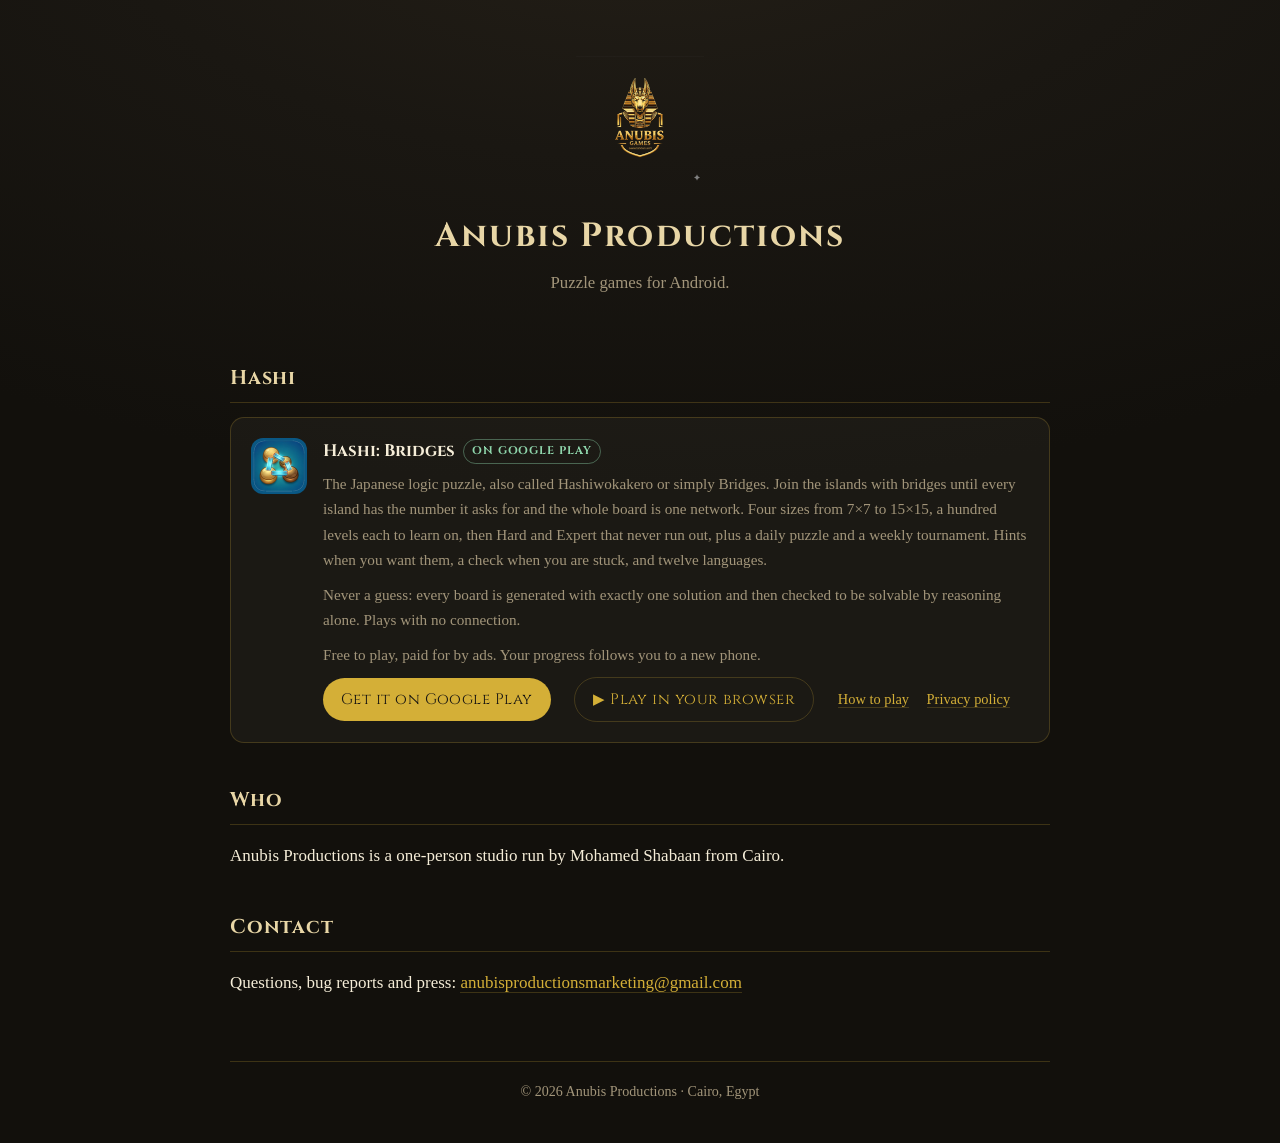
==== index.html @ ca7f357d "feat: count every store click, and let the itch build report too The itch build loads this same file" ====
<!doctype html>
<html lang="en">
<head>
<meta charset="utf-8">
<meta name="viewport" content="width=device-width, initial-scale=1">
<meta name="google-site-verification" content="X5XNiFXGBZVFxzrufDJPLl8u-9448h1SgNMtmITYtWI">
<title>Anubis Productions: Hashi, the bridges puzzle</title>
<meta name="description" content="Hashi, the Japanese bridges puzzle, free on Android and playable in your browser. Four sizes, a daily puzzle, a weekly tournament, and never a guess.">
<link rel="canonical" href="https://anubisproductions.github.io/">
<link rel="icon" href="assets/anubis-logo.png">
<link rel="stylesheet" href="style.css">

<!-- Share cards. A link posted anywhere is clicked or ignored on the strength
     of these three lines and the image, so they are not an afterthought. -->
<meta property="og:type" content="website">
<meta property="og:site_name" content="Anubis Productions">
<meta property="og:url" content="https://anubisproductions.github.io/">
<meta property="og:title" content="Hashi: the Japanese bridges puzzle">
<meta property="og:description" content="Join the islands with bridges. Free on Android, and playable right now in your browser, with no install and no account.">
<meta property="og:image" content="https://anubisproductions.github.io/assets/hashi-cover.png">
<meta name="twitter:card" content="summary_large_image">
<meta name="twitter:title" content="Hashi: the Japanese bridges puzzle">
<meta name="twitter:description" content="Join the islands with bridges. Free on Android, and playable right now in your browser.">
<meta name="twitter:image" content="https://anubisproductions.github.io/assets/hashi-cover.png">

<script type="application/ld+json">
{
  "@context": "https://schema.org",
  "@type": "SoftwareApplication",
  "name": "Hashi: Bridges & Islands",
  "alternateName": ["Hashi", "Hashiwokakero", "Bridges"],
  "applicationCategory": "GameApplication",
  "applicationSubCategory": "Puzzle",
  "operatingSystem": "Android 7.0 and later",
  "url": "https://anubisproductions.github.io/",
  "installUrl": "https://play.google.com/store/apps/details?id=com.anubisproductions.hashi&referrer=utm_source%3Danubis-site%26utm_medium%3Dweb%26utm_campaign%3Drich-result",
  "image": "https://anubisproductions.github.io/assets/hashi-cover.png",
  "description": "Hashi, also called Hashiwokakero or Bridges, is a Japanese logic puzzle. Every island carries a number; draw bridges between them until each island has exactly as many bridges as its number says, no two bridges cross, and the whole board is one network.",
  "offers": { "@type": "Offer", "price": "0", "priceCurrency": "USD" },
  "author": { "@type": "Organization", "name": "Anubis Productions" }
}
</script>

<!-- Measurement. Consent defaults to denied inside this file; see the
     privacy policy for what it records. -->
<script src="/assets/analytics.js" defer></script>
</head>
<body>
<div class="wrap">

<header>
	<img src="assets/anubis-logo.png" alt="Anubis Productions">
	<h1>Anubis Productions</h1>
	<p class="tagline">Puzzle games for Android.</p>
</header>

<main>
	<h2>Hashi</h2>
	<div class="apps one">

		<div class="app">
			<img src="assets/hashi-icon.png" alt="">
			<div>
				<h3>Hashi: Bridges<span class="badge live">On Google Play</span></h3>
				<p>The Japanese logic puzzle, also called Hashiwokakero or simply
				Bridges. Join the islands with bridges until every island has the
				number it asks for and the whole board is one network. Four sizes from
				7×7 to 15×15, a hundred levels each to learn on, then Hard and Expert
				that never run out, plus a daily puzzle and a weekly tournament. Hints
				when you want them, a check when you are stuck, and twelve languages.</p>
				<p>Never a guess: every board is generated with exactly one solution
				and then checked to be solvable by reasoning alone. Plays with no
				connection.</p>
				<p>Free to play, paid for by ads. Your progress follows you to a new
				phone.</p>
				<div class="links">
					<a class="cta" href="https://play.google.com/store/apps/details?id=com.anubisproductions.hashi&amp;referrer=utm_source%3Danubis-site%26utm_medium%3Dweb%26utm_campaign%3Dhomepage">Get it on Google Play</a>
					<a class="cta secondary" href="play/hashi/">▶ Play in your browser</a>
					<a href="hashi/how-to-play.html">How to play</a>
					<a href="privacy/hashi.html">Privacy policy</a>
				</div>
			</div>
		</div>

	</div>

	<h2>Who</h2>
	<p>Anubis Productions is a one-person studio run by Mohamed Shabaan from Cairo.</p>

	<h2>Contact</h2>
	<p>Questions, bug reports and press:
	<a href="mailto:anubisproductionsmarketing@gmail.com">anubisproductionsmarketing@gmail.com</a></p>
</main>

<footer>
	© 2026 Anubis Productions · Cairo, Egypt
</footer>

</div>
</body>
</html>
---- style.css ----
/* Anubis Productions: one stylesheet, no frameworks, no third-party requests.
   Palette and type from shared/docs/pharaonic_style_guide.md. */

@font-face {
	font-family: "Cinzel";
	src: url("assets/cinzel.ttf") format("truetype");
	font-weight: 400 900;
	font-display: swap;
}

:root {
	--tomb: #1a1712;
	--tomb-deep: #12100c;
	--linen: #f5edd8;
	--sand: #e8d6a6;
	--gold: #d4af37;
	--lapis: #1e4e8c;
	--malachite: #1f7a4d;
	--dim: #a2957a;
	--line: rgba(212, 175, 55, 0.22);
}

* { box-sizing: border-box; }

body {
	margin: 0;
	background: radial-gradient(1200px 600px at 50% -10%, #241f17 0%, var(--tomb) 45%, var(--tomb-deep) 100%);
	color: var(--linen);
	font-family: Georgia, "Times New Roman", serif;
	font-size: 17px;
	line-height: 1.65;
	-webkit-text-size-adjust: 100%;
}

a { color: var(--gold); text-decoration: none; border-bottom: 1px solid var(--line); }
a:hover { border-bottom-color: var(--gold); }

.wrap { max-width: 860px; margin: 0 auto; padding: 0 20px; }

header { text-align: center; padding: 56px 0 24px; }
header img { width: 128px; height: auto; }
h1 {
	font-family: "Cinzel", Georgia, serif;
	font-size: 2.1rem;
	letter-spacing: 0.06em;
	margin: 18px 0 6px;
	color: var(--sand);
}
.tagline { color: var(--dim); margin: 0; font-size: 1.05rem; }

h2 {
	font-family: "Cinzel", Georgia, serif;
	font-size: 1.25rem;
	letter-spacing: 0.04em;
	color: var(--sand);
	margin: 40px 0 14px;
	padding-bottom: 8px;
	border-bottom: 1px solid var(--line);
}

h3 { font-family: "Cinzel", Georgia, serif; font-size: 1.05rem; margin: 0 0 4px; color: var(--linen); }

.apps { display: grid; gap: 18px; grid-template-columns: 1fr; }
@media (min-width: 680px) { .apps { grid-template-columns: 1fr 1fr; } }
.apps.one { grid-template-columns: 1fr; }

.app {
	background: rgba(245, 237, 216, 0.04);
	border: 1px solid var(--line);
	border-radius: 14px;
	padding: 20px;
	display: flex;
	gap: 16px;
	align-items: flex-start;
}
.app img { width: 56px; height: 56px; border-radius: 12px; flex: 0 0 auto; }
.app p { margin: 6px 0 10px; color: var(--dim); font-size: 0.95rem; }
.app .links { font-size: 0.9rem; }
.app .links a + a { margin-left: 14px; }

.badge {
	display: inline-block;
	font-family: "Cinzel", Georgia, serif;
	font-size: 0.7rem;
	letter-spacing: 0.08em;
	text-transform: uppercase;
	padding: 2px 8px;
	border-radius: 999px;
	border: 1px solid var(--line);
	color: var(--sand);
	vertical-align: middle;
	margin-left: 8px;
}
.badge.live { color: #8fd6ac; border-color: rgba(143, 214, 172, 0.4); }

footer {
	margin: 64px 0 40px;
	padding-top: 18px;
	border-top: 1px solid var(--line);
	color: var(--dim);
	font-size: 0.88rem;
	text-align: center;
}

/* Privacy pages */
.doc p, .doc li { color: var(--linen); }
.doc ul { padding-left: 22px; }
.doc .meta { color: var(--dim); font-size: 0.9rem; }
.back { display: inline-block; margin: 28px 0 0; font-size: 0.9rem; }

/* Play online */
.app .links a.cta {
	display: inline-block;
	background: var(--gold);
	color: #1a1712;
	border: 0;
	border-radius: 999px;
	padding: 9px 18px;
	font-family: "Cinzel", Georgia, serif;
	font-size: 0.95rem;
	letter-spacing: 0.03em;
	margin-right: 6px;
}
.app .links a.cta:hover { filter: brightness(1.08); }

/* Secondary call to action: the browser build sits beside the store link, so
   one of them has to be quieter without being hidden. */
.cta.secondary,
.app .links a.cta.secondary {
	background: transparent;
	color: var(--gold);
	border: 1px solid var(--line);
}
.app .links a.cta.secondary:hover { border-color: var(--gold); filter: none; }

/* The how-to-play page reuses .links outside an .app card. */
.doc .links { margin: 26px 0 0; }
.doc .links a.cta {
	display: inline-block;
	background: var(--gold);
	color: #1a1712;
	border: 0;
	border-radius: 999px;
	padding: 9px 18px;
	font-family: "Cinzel", Georgia, serif;
	font-size: 0.95rem;
	letter-spacing: 0.03em;
	margin: 0 8px 8px 0;
}
.doc .links a.cta.secondary {
	background: transparent;
	color: var(--gold);
	border: 1px solid var(--line);
}
.doc h3 { margin: 26px 0 6px; color: var(--sand); }
.doc ol { padding-left: 22px; }
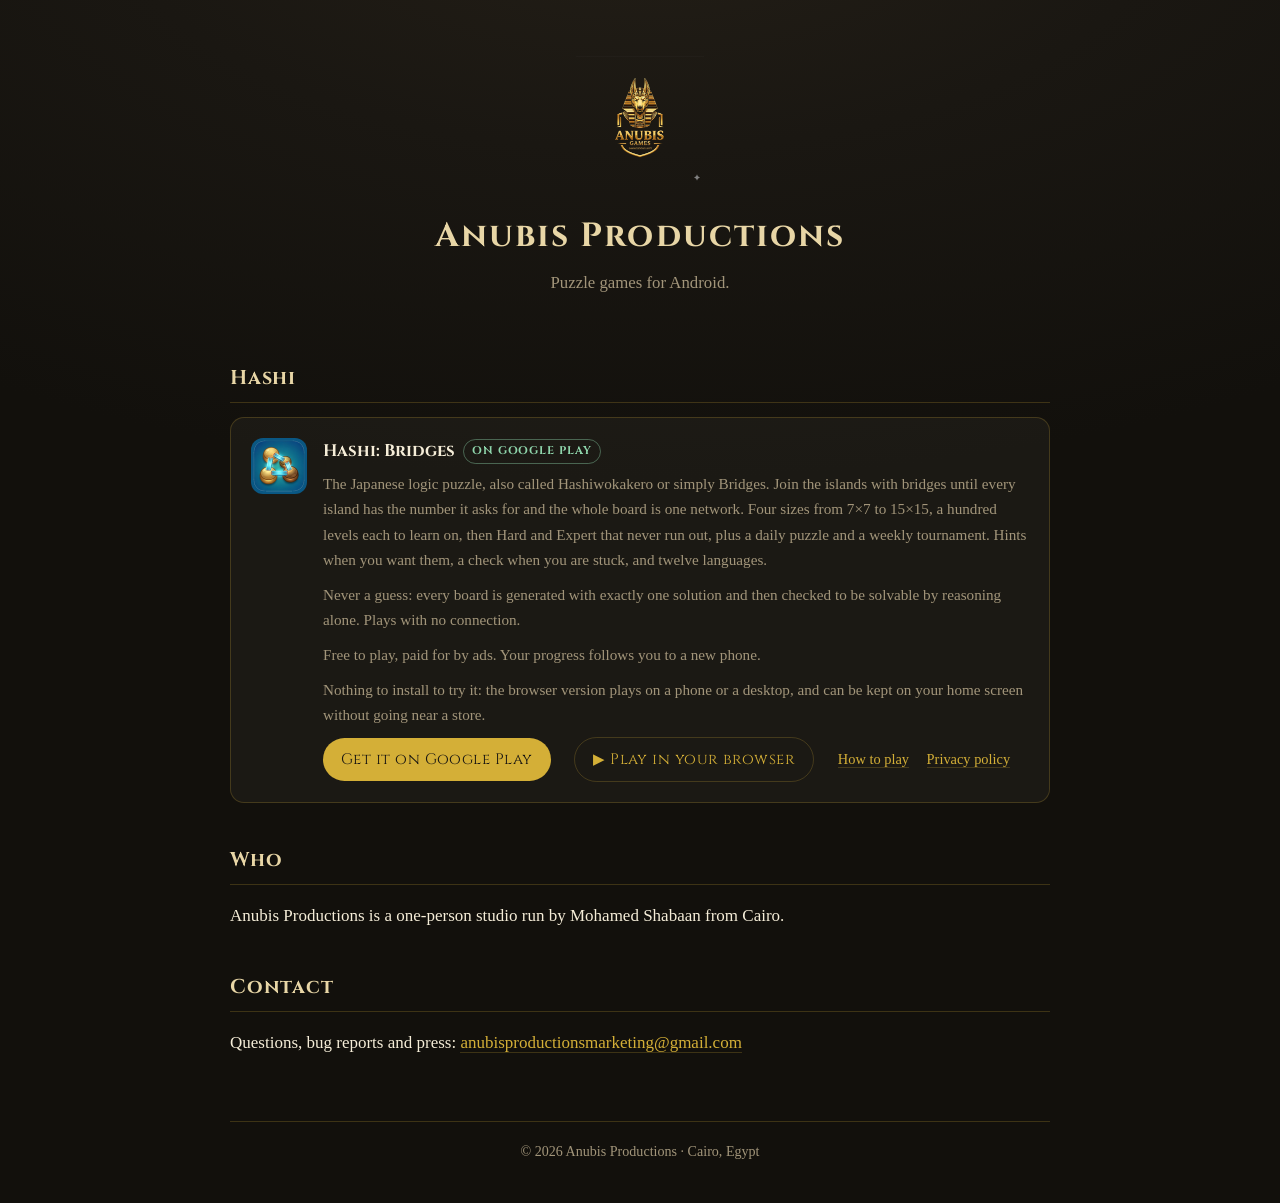
==== commit 262d4375: "feat: actually offer the home screen, and count who takes it The page became installable yesterday a" ====
--- a/index.html
+++ b/index.html
@@ -17,11 +17,14 @@
 <meta property="og:url" content="https://anubisproductions.github.io/">
 <meta property="og:title" content="Hashi: the Japanese bridges puzzle">
 <meta property="og:description" content="Join the islands with bridges. Free on Android, and playable right now in your browser, with no install and no account.">
-<meta property="og:image" content="https://anubisproductions.github.io/assets/hashi-cover.png">
+<meta property="og:image" content="https://anubisproductions.github.io/assets/hashi-share.png">
+<meta property="og:image:width" content="1200">
+<meta property="og:image:height" content="630">
+<meta property="og:image:alt" content="Hashi: Bridges &amp; Islands, the Japanese logic puzzle">
 <meta name="twitter:card" content="summary_large_image">
 <meta name="twitter:title" content="Hashi: the Japanese bridges puzzle">
 <meta name="twitter:description" content="Join the islands with bridges. Free on Android, and playable right now in your browser.">
-<meta name="twitter:image" content="https://anubisproductions.github.io/assets/hashi-cover.png">
+<meta name="twitter:image" content="https://anubisproductions.github.io/assets/hashi-share.png">
 
 <script type="application/ld+json">
 {
@@ -34,7 +37,7 @@
   "operatingSystem": "Android 7.0 and later",
   "url": "https://anubisproductions.github.io/",
   "installUrl": "https://play.google.com/store/apps/details?id=com.anubisproductions.hashi&referrer=utm_source%3Danubis-site%26utm_medium%3Dweb%26utm_campaign%3Drich-result",
-  "image": "https://anubisproductions.github.io/assets/hashi-cover.png",
+  "image": "https://anubisproductions.github.io/assets/hashi-share.png",
   "description": "Hashi, also called Hashiwokakero or Bridges, is a Japanese logic puzzle. Every island carries a number; draw bridges between them until each island has exactly as many bridges as its number says, no two bridges cross, and the whole board is one network.",
   "offers": { "@type": "Offer", "price": "0", "priceCurrency": "USD" },
   "author": { "@type": "Organization", "name": "Anubis Productions" }
@@ -73,6 +76,9 @@
 				connection.</p>
 				<p>Free to play, paid for by ads. Your progress follows you to a new
 				phone.</p>
+				<p>Nothing to install to try it: the browser version plays on a phone
+				or a desktop, and can be kept on your home screen without going near a
+				store.</p>
 				<div class="links">
 					<a class="cta" href="https://play.google.com/store/apps/details?id=com.anubisproductions.hashi&amp;referrer=utm_source%3Danubis-site%26utm_medium%3Dweb%26utm_campaign%3Dhomepage">Get it on Google Play</a>
 					<a class="cta secondary" href="play/hashi/">▶ Play in your browser</a>
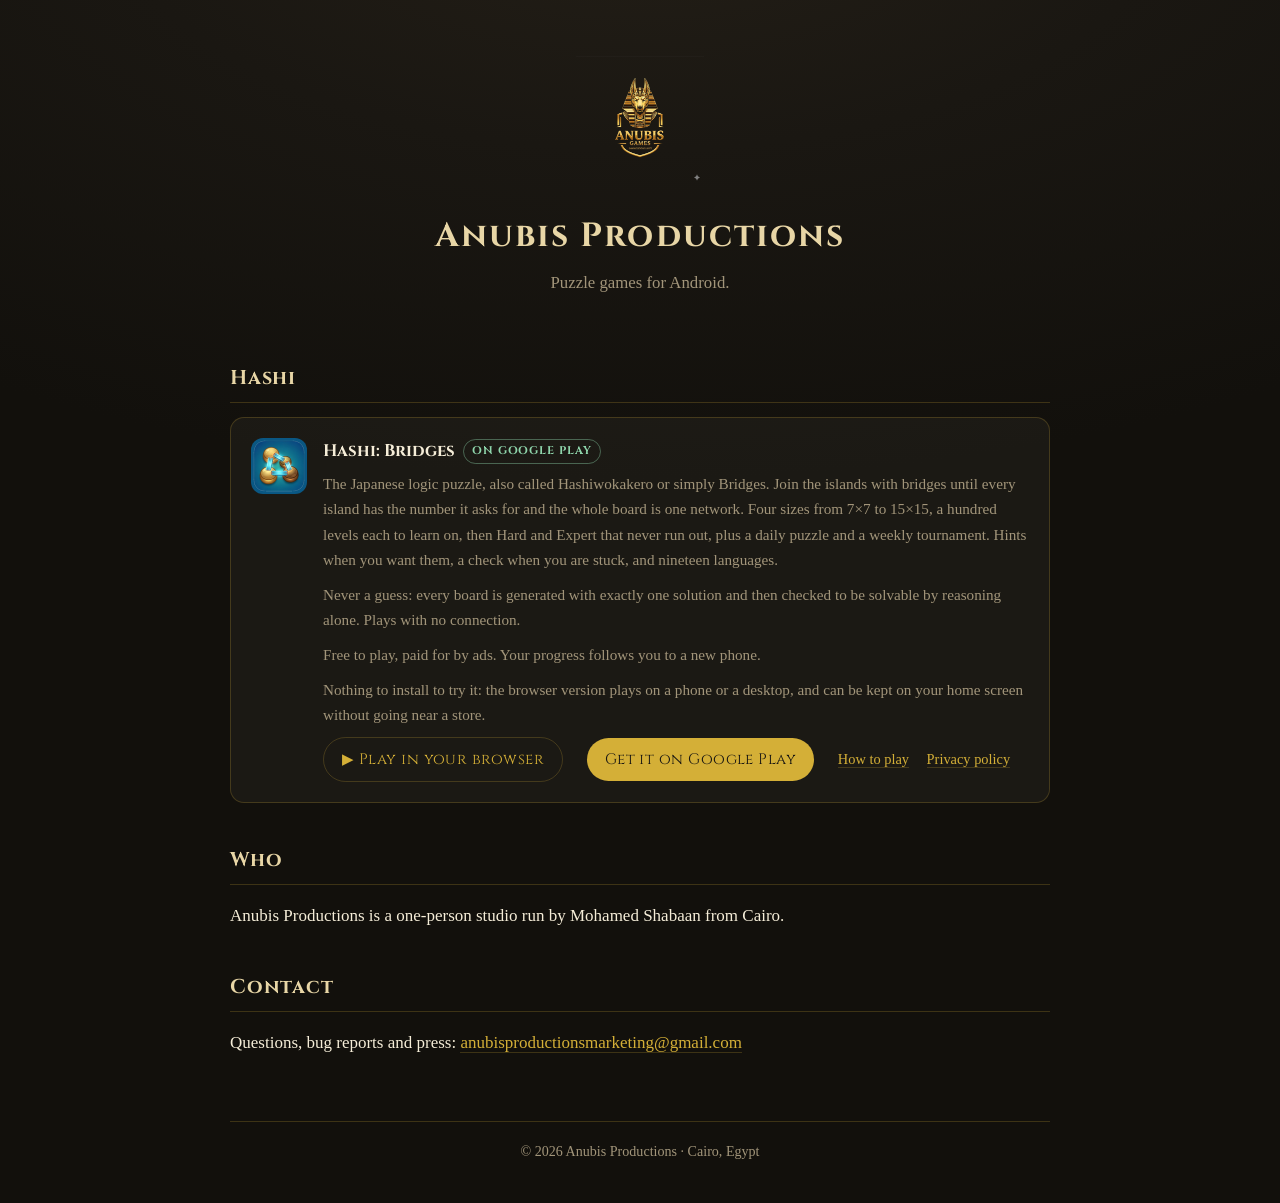
==== commit 8e4dbe98: "feat: the web build is current again, and installable from any page The browser build had been pinne" ====
--- a/index.html
+++ b/index.html
@@ -46,6 +46,16 @@
 
 <!-- Measurement. Consent defaults to denied inside this file; see the
      privacy policy for what it records. -->
+<!-- Installable from any page: the manifest is scoped to the whole site and
+     starts the game, so somebody reading the rules can keep it without first
+     finding their way to the board. -->
+<link rel="manifest" href="/manifest.webmanifest">
+<meta name="theme-color" content="#12100c">
+<meta name="mobile-web-app-capable" content="yes">
+<meta name="apple-mobile-web-app-capable" content="yes">
+<meta name="apple-mobile-web-app-title" content="Hashi">
+<link rel="apple-touch-icon" href="/assets/hashi-icon-192.png">
+<script src="/assets/install.js" defer></script>
 <script src="/assets/analytics.js" defer></script>
 </head>
 <body>
@@ -70,7 +80,7 @@
 				number it asks for and the whole board is one network. Four sizes from
 				7×7 to 15×15, a hundred levels each to learn on, then Hard and Expert
 				that never run out, plus a daily puzzle and a weekly tournament. Hints
-				when you want them, a check when you are stuck, and twelve languages.</p>
+				when you want them, a check when you are stuck, and nineteen languages.</p>
 				<p>Never a guess: every board is generated with exactly one solution
 				and then checked to be solvable by reasoning alone. Plays with no
 				connection.</p>
@@ -80,8 +90,8 @@
 				or a desktop, and can be kept on your home screen without going near a
 				store.</p>
 				<div class="links">
+					<a class="cta secondary" href="play/hashi/">▶ Play in your browser</a>
 					<a class="cta" href="https://play.google.com/store/apps/details?id=com.anubisproductions.hashi&amp;referrer=utm_source%3Danubis-site%26utm_medium%3Dweb%26utm_campaign%3Dhomepage">Get it on Google Play</a>
-					<a class="cta secondary" href="play/hashi/">▶ Play in your browser</a>
 					<a href="hashi/how-to-play.html">How to play</a>
 					<a href="privacy/hashi.html">Privacy policy</a>
 				</div>
--- a/style.css
+++ b/style.css
@@ -123,6 +123,24 @@
 }
 .app .links a.cta:hover { filter: brightness(1.08); }
 
+/* The same button outside the app card. The rule above is scoped to
+   `.app .links`, so the class quietly did nothing on any other page, which is
+   how the puzzle pages ended up with their main action rendered as plain
+   text. */
+a.cta {
+	display: inline-block;
+	background: var(--gold);
+	color: #1a1712;
+	border: 0;
+	border-radius: 999px;
+	padding: 9px 18px;
+	font-family: "Cinzel", Georgia, serif;
+	font-size: 0.95rem;
+	letter-spacing: 0.03em;
+	text-decoration: none;
+}
+a.cta:hover { filter: brightness(1.08); }
+
 /* Secondary call to action: the browser build sits beside the store link, so
    one of them has to be quieter without being hidden. */
 .cta.secondary,
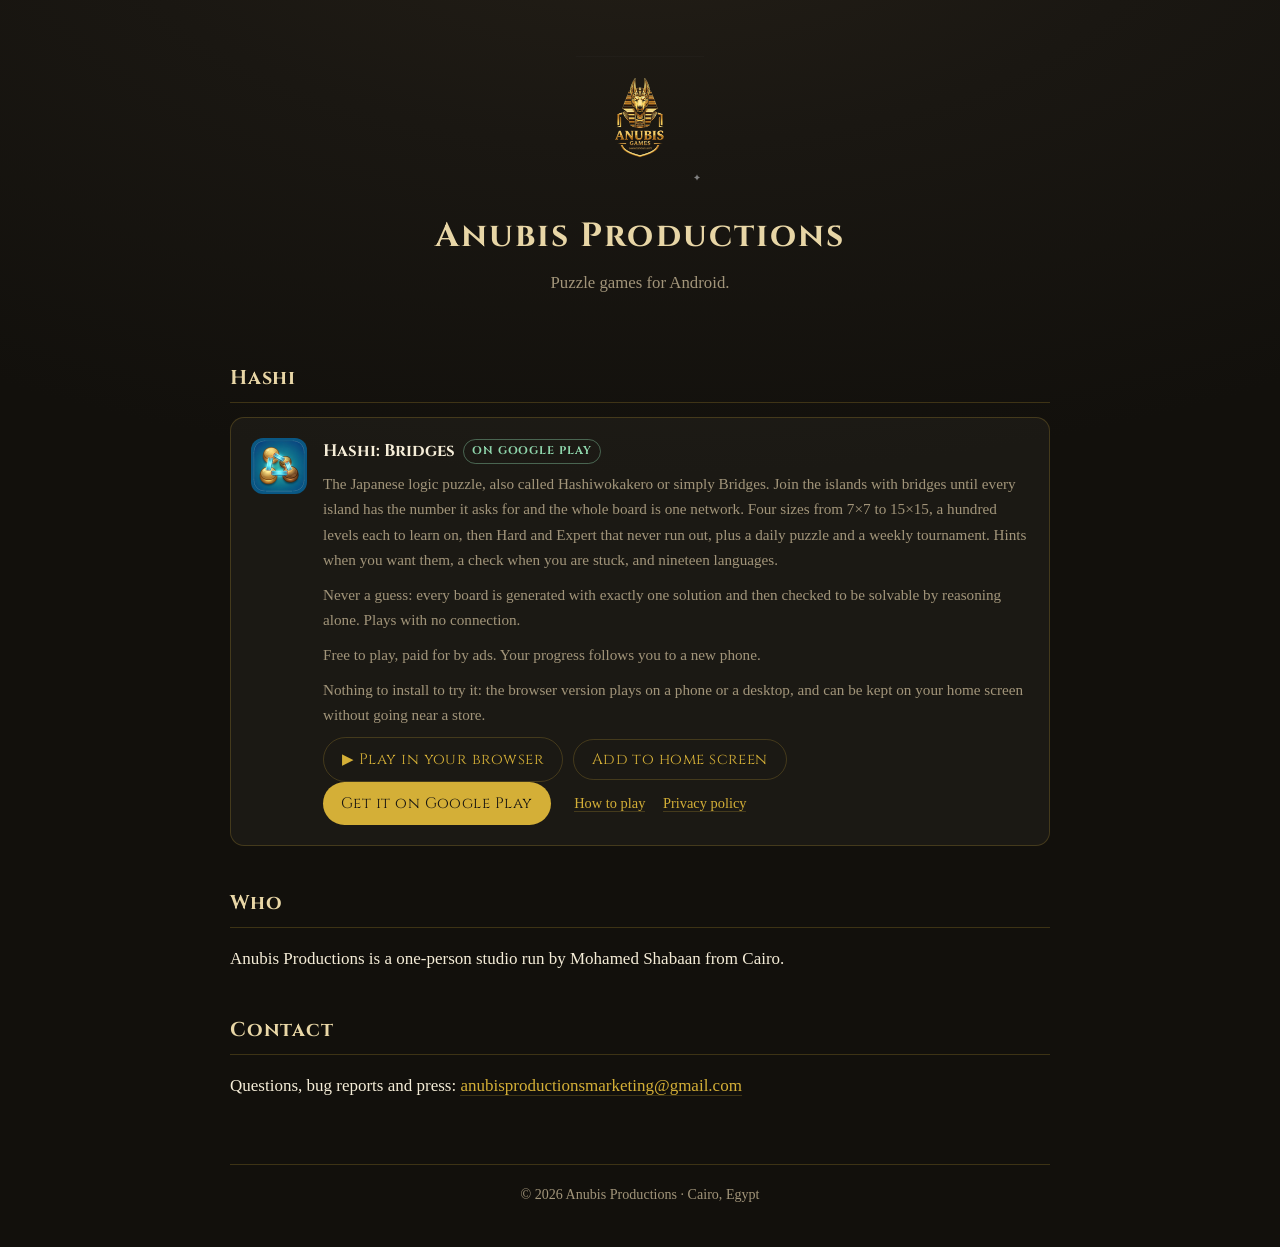
==== commit e0eb4016: "feat: the install is offered on every page, not just the one The script was on the pages already and" ====
--- a/index.html
+++ b/index.html
@@ -91,6 +91,7 @@
 				store.</p>
 				<div class="links">
 					<a class="cta secondary" href="play/hashi/">▶ Play in your browser</a>
+					<button type="button" class="cta secondary" data-install hidden>Add to home screen</button>
 					<a class="cta" href="https://play.google.com/store/apps/details?id=com.anubisproductions.hashi&amp;referrer=utm_source%3Danubis-site%26utm_medium%3Dweb%26utm_campaign%3Dhomepage">Get it on Google Play</a>
 					<a href="hashi/how-to-play.html">How to play</a>
 					<a href="privacy/hashi.html">Privacy policy</a>
--- a/style.css
+++ b/style.css
@@ -109,7 +109,9 @@
 .back { display: inline-block; margin: 28px 0 0; font-size: 0.9rem; }
 
 /* Play online */
-.app .links a.cta {
+.app .links a.cta,
+button.cta {
+	cursor: pointer;
 	display: inline-block;
 	background: var(--gold);
 	color: #1a1712;
@@ -121,7 +123,8 @@
 	letter-spacing: 0.03em;
 	margin-right: 6px;
 }
-.app .links a.cta:hover { filter: brightness(1.08); }
+.app .links a.cta:hover,
+button.cta:hover { filter: brightness(1.08); }
 
 /* The same button outside the app card. The rule above is scoped to
    `.app .links`, so the class quietly did nothing on any other page, which is
@@ -144,6 +147,7 @@
 /* Secondary call to action: the browser build sits beside the store link, so
    one of them has to be quieter without being hidden. */
 .cta.secondary,
+button.cta.secondary,
 .app .links a.cta.secondary {
 	background: transparent;
 	color: var(--gold);
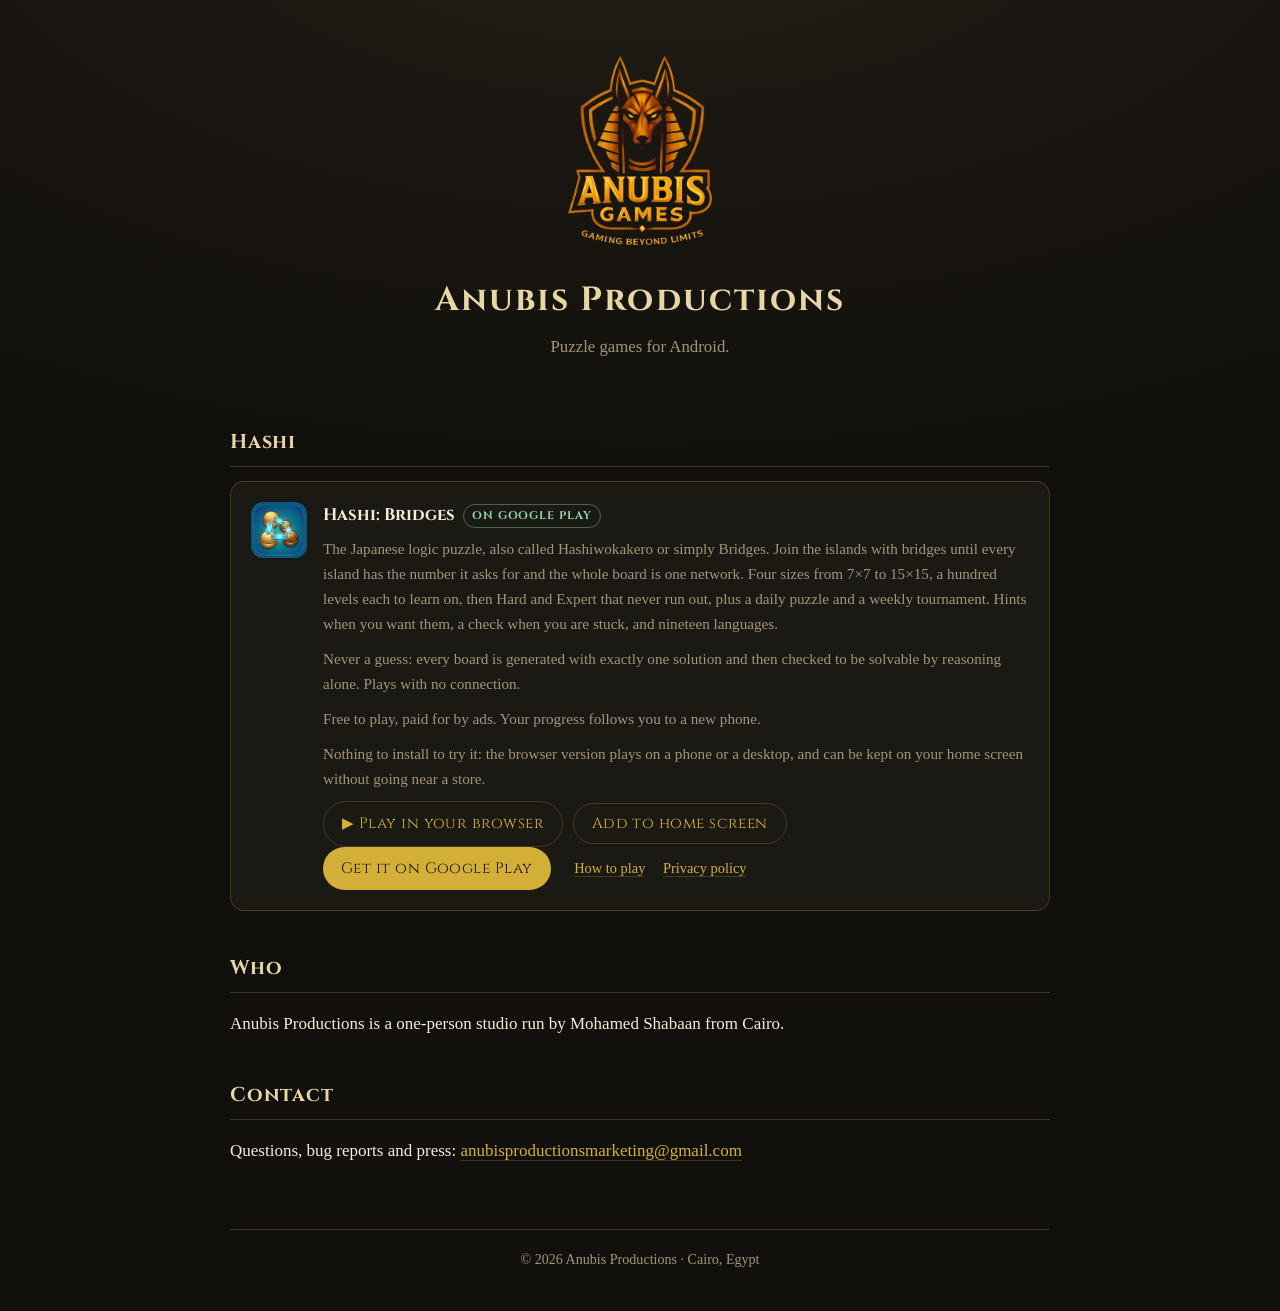
==== commit 8b2b2a0c: "fix: the site wears the logo the game wears The header carried a different Anubis mark from the one " ====
--- a/index.html
+++ b/index.html
@@ -7,7 +7,8 @@
 <title>Anubis Productions: Hashi, the bridges puzzle</title>
 <meta name="description" content="Hashi, the Japanese bridges puzzle, free on Android and playable in your browser. Four sizes, a daily puzzle, a weekly tournament, and never a guess.">
 <link rel="canonical" href="https://anubisproductions.github.io/">
-<link rel="icon" href="assets/anubis-logo.png">
+<link rel="icon" sizes="32x32" href="assets/anubis-icon-32.png">
+<link rel="icon" sizes="256x256" href="assets/anubis-icon-256.png">
 <link rel="stylesheet" href="style.css">
 
 <!-- Share cards. A link posted anywhere is clicked or ignored on the strength
@@ -55,14 +56,14 @@
 <meta name="apple-mobile-web-app-capable" content="yes">
 <meta name="apple-mobile-web-app-title" content="Hashi">
 <link rel="apple-touch-icon" href="/assets/hashi-icon-192.png">
-<script src="/assets/install.js" defer></script>
+<script src="/assets/install.js"></script>
 <script src="/assets/analytics.js" defer></script>
 </head>
 <body>
 <div class="wrap">
 
 <header>
-	<img src="assets/anubis-logo.png" alt="Anubis Productions">
+	<img src="assets/anubis-logo-shield.png" alt="Anubis Productions">
 	<h1>Anubis Productions</h1>
 	<p class="tagline">Puzzle games for Android.</p>
 </header>
--- a/style.css
+++ b/style.css
@@ -38,7 +38,7 @@
 .wrap { max-width: 860px; margin: 0 auto; padding: 0 20px; }
 
 header { text-align: center; padding: 56px 0 24px; }
-header img { width: 128px; height: auto; }
+header img { width: 144px; height: auto; } /* the game's shield, portrait, so it is wider than 128 to keep the motto legible */
 h1 {
 	font-family: "Cinzel", Georgia, serif;
 	font-size: 2.1rem;
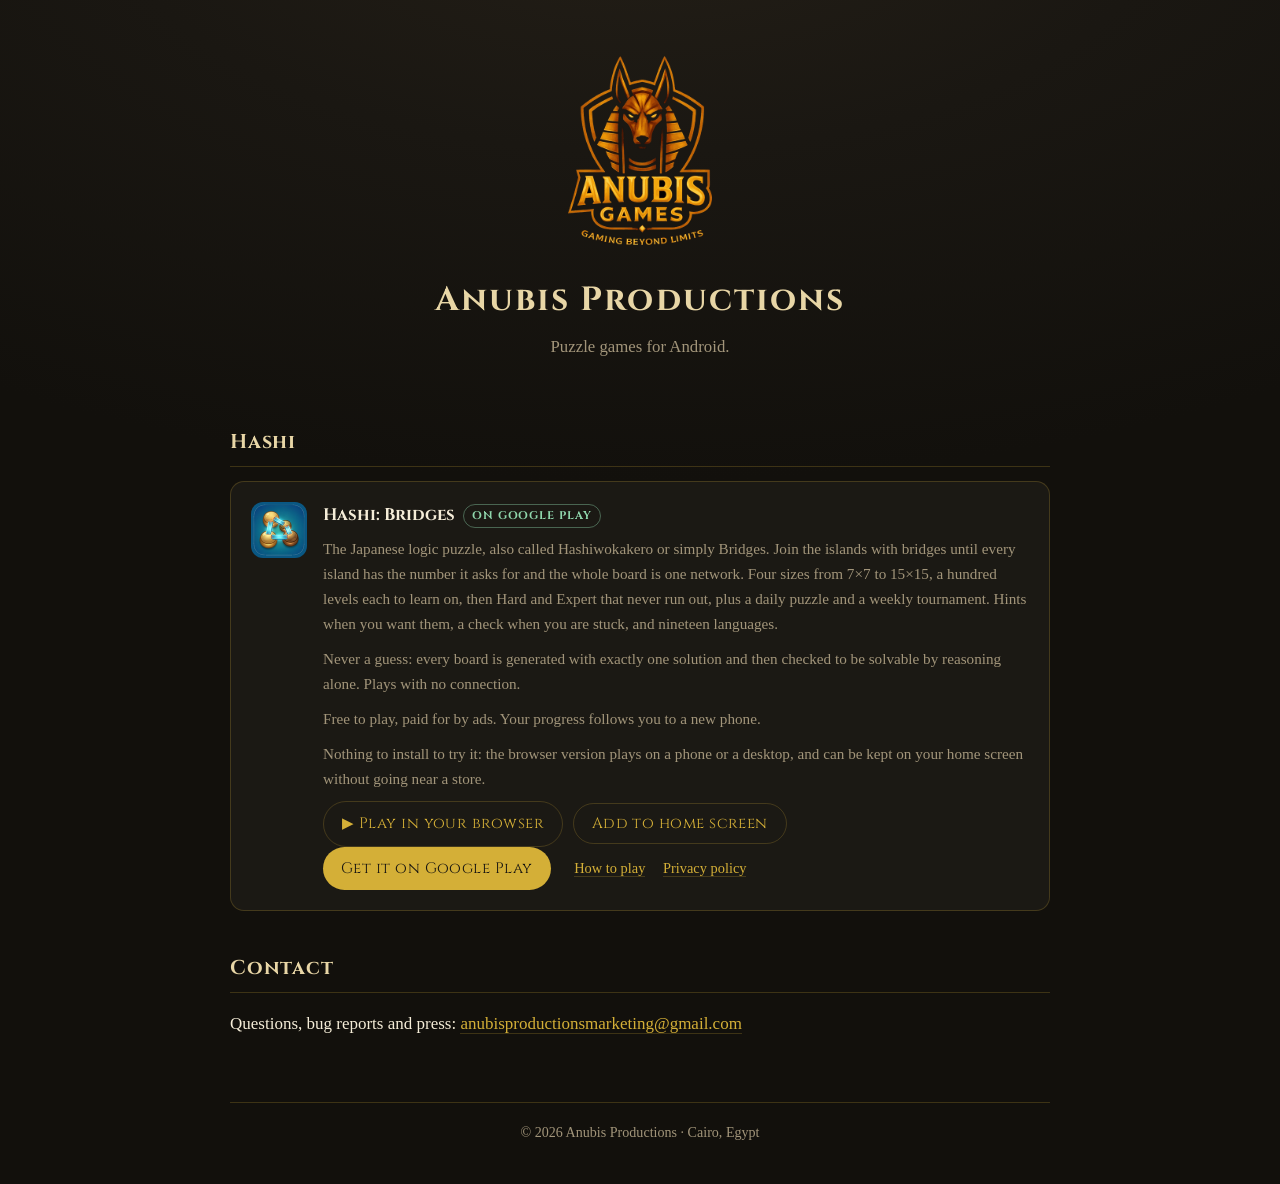
==== commit 679b2fc0: "chore: drop the Who section from the home page It was the only place on the site carrying a personal" ====
--- a/index.html
+++ b/index.html
@@ -102,9 +102,6 @@
 
 	</div>
 
-	<h2>Who</h2>
-	<p>Anubis Productions is a one-person studio run by Mohamed Shabaan from Cairo.</p>
-
 	<h2>Contact</h2>
 	<p>Questions, bug reports and press:
 	<a href="mailto:anubisproductionsmarketing@gmail.com">anubisproductionsmarketing@gmail.com</a></p>
